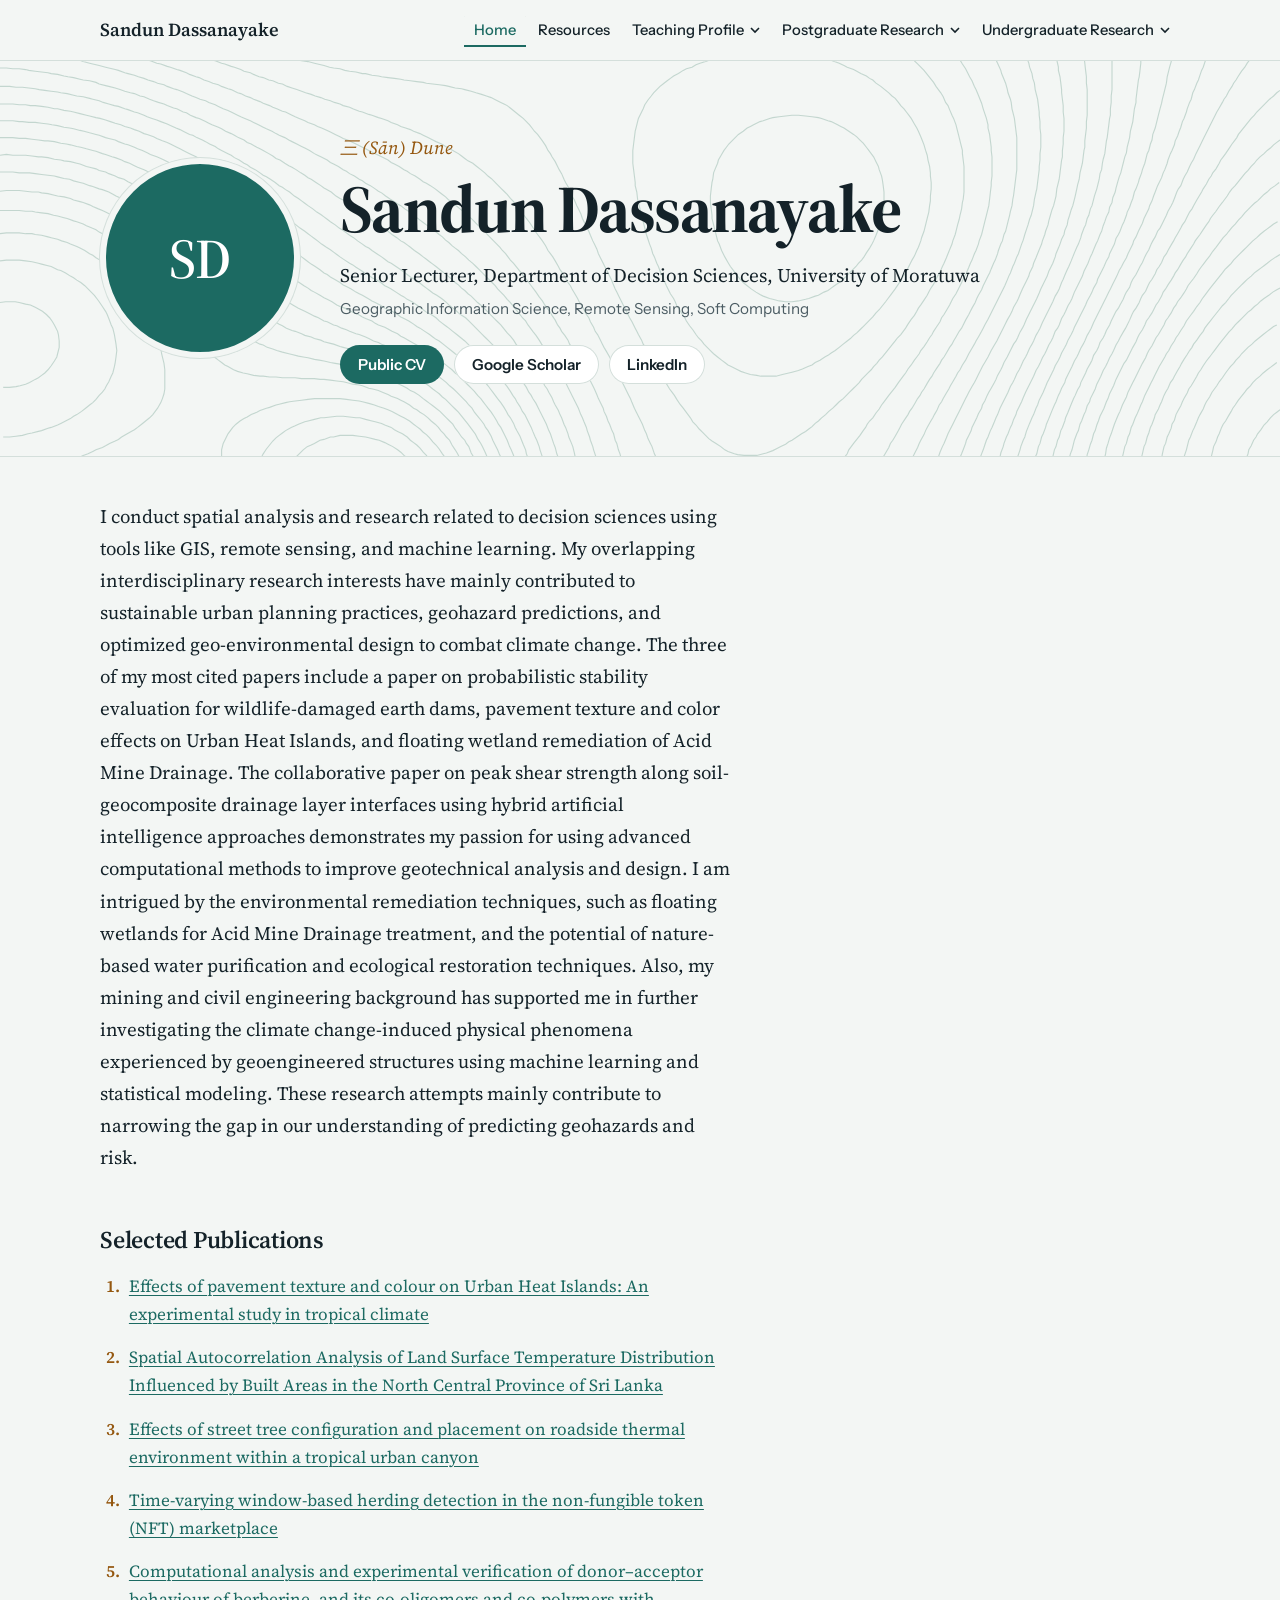
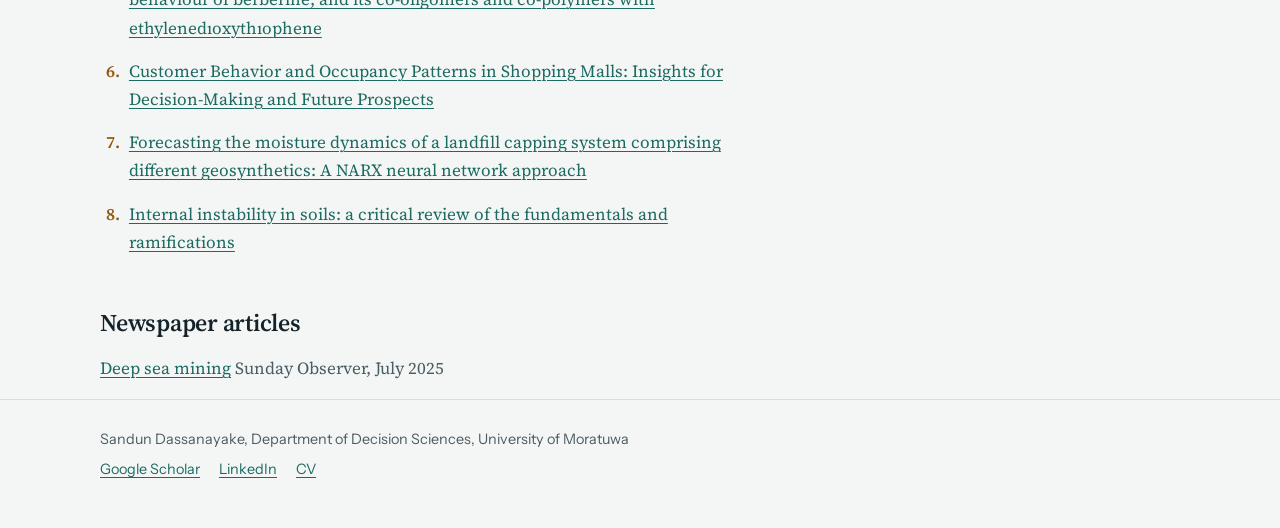
==== index.html @ ea4696dc "Add files via upload" ====
<!DOCTYPE html>
<html lang="en">
<head>
<meta charset="utf-8">
<meta name="viewport" content="width=device-width, initial-scale=1, viewport-fit=cover">
<title>Sandun Dassanayake</title>
<meta name="description" content="I conduct spatial analysis and research related to decision sciences using tools like GIS, remote sensing, and machine learning.">
<meta name="author" content="Sandun Dassanayake">
<meta property="og:title" content="Sandun Dassanayake">
<meta property="og:description" content="I conduct spatial analysis and research related to decision sciences using tools like GIS, remote sensing, and machine learning.">
<meta property="og:type" content="website">
<meta name="theme-color" content="#1c6a62">
<link rel="icon" href="assets/favicon.svg" type="image/svg+xml">
<link rel="preconnect" href="https://fonts.googleapis.com">
<link rel="preconnect" href="https://fonts.gstatic.com" crossorigin>
<link rel="stylesheet" href="https://fonts.googleapis.com/css2?family=Instrument+Sans:wght@400;500;600&family=Source+Serif+4:ital,opsz,wght@0,8..60,400;0,8..60,600;0,8..60,700;1,8..60,400&display=swap">
<link rel="stylesheet" href="assets/style.css">
<style>.contours{-webkit-mask-image:url(assets/contours.svg);mask-image:url(assets/contours.svg)}</style>
</head>
<body>
<a class="skip" href="#main">Skip to content</a>
<div class="topbar">
  <div class="wrap topbar-inner">
    <a class="brand" href="">Sandun Dassanayake</a>
    <button type="button" class="menu-btn" aria-expanded="false" aria-controls="site-nav">Menu</button>
    <nav id="site-nav" aria-label="Main">
      <ul class="nav">
        <li><a href="" aria-current="page">Home</a></li>
        <li><a href="resources/">Resources</a></li>
        <li class="group"><button type="button" class="group-btn" aria-expanded="false" aria-controls="sub2">Teaching Profile<svg aria-hidden="true" width="10" height="10" viewBox="0 0 10 10"><path d="M1 3l4 4 4-4" fill="none" stroke="currentColor" stroke-width="1.6"/></svg></button><ul class="sub" id="sub2"><li><a href="teaching-profile/university-of-moratuwa/">University of Moratuwa</a></li><li><a href="teaching-profile/cilt-course-page/">CILT Course Page</a></li></ul></li>
        <li class="group"><button type="button" class="group-btn" aria-expanded="false" aria-controls="sub3">Postgraduate Research<svg aria-hidden="true" width="10" height="10" viewBox="0 0 10 10"><path d="M1 3l4 4 4-4" fill="none" stroke="currentColor" stroke-width="1.6"/></svg></button><ul class="sub" id="sub3"><li><a href="postgraduate-research/scientific-writing/">Scientific Writing</a></li></ul></li>
        <li class="group"><button type="button" class="group-btn" aria-expanded="false" aria-controls="sub4">Undergraduate Research<svg aria-hidden="true" width="10" height="10" viewBox="0 0 10 10"><path d="M1 3l4 4 4-4" fill="none" stroke="currentColor" stroke-width="1.6"/></svg></button><ul class="sub" id="sub4"><li><a href="undergraduate-research/climate-and-sustainability-theme/">Climate and Sustainability Theme</a></li></ul></li>
      </ul>
    </nav>
  </div>
</div>
<header class="hero">
  <div class="contours" aria-hidden="true"></div>
  <div class="wrap hero-inner">
    <div class="portrait">
      <img src="assets/img/profile.jpg" alt="Sandun Dassanayake" width="200" height="200" onerror="this.remove()">
      <span aria-hidden="true">SD</span>
    </div>
    <div class="hero-text">
      <p class="pun" lang="zh-Latn">三 (Sān) Dune</p>
      <h1>Sandun Dassanayake</h1>
      <p class="role">Senior Lecturer, Department of Decision Sciences, University of Moratuwa</p>
      <p class="fields">Geographic Information Science, Remote Sensing, Soft Computing</p>
      <p class="links">
        <a class="btn" href="https://lms.uom.lk/mis_staff_attach/37870_CV.pdf">Public CV</a>
        <a class="btn ghost" href="https://scholar.google.com/citations?user=wcQt4V0AAAAJ&amp;hl=en">Google Scholar</a>
        <a class="btn ghost" href="https://www.linkedin.com/in/sandun-dassanayake/">LinkedIn</a>
      </p>
    </div>
  </div>
</header>
<main id="main" class="wrap">

<section class="prose lead-block">
  <p class="lead">I conduct spatial analysis and research related to decision sciences using tools like GIS, remote sensing, and machine learning. My overlapping interdisciplinary research interests have mainly contributed to sustainable urban planning practices, geohazard predictions, and optimized geo-environmental design to combat climate change. The three of my most cited papers include a paper on probabilistic stability evaluation for wildlife-damaged earth dams, pavement texture and color effects on Urban Heat Islands, and floating wetland remediation of Acid Mine Drainage. The collaborative paper on peak shear strength along soil-geocomposite drainage layer interfaces using hybrid artificial intelligence approaches demonstrates my passion for using advanced computational methods to improve geotechnical analysis and design. I am intrigued by the environmental remediation techniques, such as floating wetlands for Acid Mine Drainage treatment, and the potential of nature-based water purification and ecological restoration techniques. Also, my mining and civil engineering background has supported me in further investigating the climate change-induced physical phenomena experienced by geoengineered structures using machine learning and statistical modeling. These research attempts mainly contribute to narrowing the gap in our understanding of predicting geohazards and risk.</p>
</section>

<section class="prose" id="selected-publications">
  <h2>Selected Publications</h2>
  <ol class="pubs">
    <li><a href="https://doi.org/10.1016/j.uclim.2021.101024">Effects of pavement texture and colour on Urban Heat Islands: An experimental study in tropical climate</a></li><li><a href="https://ieeexplore.ieee.org/abstract/document/10688622">Spatial Autocorrelation Analysis of Land Surface Temperature Distribution Influenced by Built Areas in the North Central Province of Sri Lanka</a></li><li><a href="https://link.springer.com/article/10.1007/s00484-024-02653-1">Effects of street tree configuration and placement on roadside thermal environment within a tropical urban canyon</a></li><li><a href="https://www.emerald.com/insight/content/doi/10.1108/cfri-05-2023-0118/full/html">Time-varying window-based herding detection in the non-fungible token (NFT) marketplace</a></li><li><a href="https://www.nature.com/articles/s41598-023-47541-7">Computational analysis and experimental verification of donor–acceptor behaviour of berberine, and its co-oligomers and co-polymers with ethylenedıoxythıophene</a></li><li><a href="https://ieeexplore.ieee.org/abstract/document/10355495">Customer Behavior and Occupancy Patterns in Shopping Malls: Insights for Decision-Making and Future Prospects</a></li><li><a href="https://wrap.warwick.ac.uk/id/eprint/169137/1/WRAP-Forecasting-the-moisture-dynamics-of-a-landfill-capping-system-comprising-different-geosynthetics-a-NARX-neural-network-approach-Fowmes-2022.pdf">Forecasting the moisture dynamics of a landfill capping system comprising different geosynthetics: A NARX neural network approach</a></li><li><a href="https://wrap.warwick.ac.uk/id/eprint/158986/1/WRAP-internal-instability-in-soils-review-Fowmes-2021.pdf">Internal instability in soils: a critical review of the fundamentals and ramifications</a></li>
  </ol>
</section>

<section class="prose">
  <h2>Newspaper articles</h2>
  <p><a href="https://www.sundayobserver.lk/2025/07/13/education/56898/deep-sea-mining-financial-risks-could-derail-a-billion-dollar-industry/">Deep sea mining</a> <span class="muted">Sunday Observer, July 2025</span></p>
</section>


</main>
<footer class="site-foot">
  <div class="wrap">
    <p>Sandun Dassanayake, Department of Decision Sciences, University of Moratuwa</p>
    <p><a href="https://scholar.google.com/citations?user=wcQt4V0AAAAJ&amp;hl=en">Google Scholar</a> <a href="https://www.linkedin.com/in/sandun-dassanayake/">LinkedIn</a> <a href="https://lms.uom.lk/mis_staff_attach/37870_CV.pdf">CV</a></p>
  </div>
</footer>
<script src="assets/site.js"></script>
</body>
</html>
---- assets/style.css ----
/* ---------- Tokens ---------- */
:root {
  --paper: #f3f6f4;
  --surface: #ffffff;
  --ink: #142229;
  --soft: #4b5c63;
  --teal: #1c6a62;
  --teal-ink: #ffffff;
  --contour: #c3d6cf;
  --ochre: #94570f;
  --rule: #d4dfdb;
  --serif: "Source Serif 4", Georgia, "Times New Roman", serif;
  --sans: "Instrument Sans", system-ui, -apple-system, "Segoe UI", Roboto, sans-serif;
  color-scheme: light;
}
@media (prefers-color-scheme: dark) {
  :root {
    --paper: #0e171b;
    --surface: #142127;
    --ink: #e3ece8;
    --soft: #a1b3ae;
    --teal: #74c5b8;
    --teal-ink: #0e171b;
    --contour: #1f363b;
    --ochre: #e3a964;
    --rule: #24373d;
    color-scheme: dark;
  }
}

/* ---------- Base ---------- */
* { box-sizing: border-box; }
html { -webkit-text-size-adjust: 100%; scroll-padding-top: 72px; }
body {
  margin: 0;
  background: var(--paper);
  color: var(--ink);
  font: 400 1.0625rem/1.65 var(--serif);
  padding-bottom: env(safe-area-inset-bottom, 0px);
}
img { max-width: 100%; height: auto; }
a { color: var(--teal); text-underline-offset: 0.18em; text-decoration-thickness: 1px; }
a:hover { text-decoration-thickness: 2px; }
:focus-visible { outline: 3px solid var(--ochre); outline-offset: 3px; border-radius: 2px; }
.wrap { max-width: 1120px; margin: 0 auto; padding: 0 max(20px, env(safe-area-inset-left, 0px)) 0 max(20px, env(safe-area-inset-right, 0px)); }
.skip { position: absolute; left: -999px; top: 8px; background: var(--surface); padding: 8px 12px; z-index: 50; }
.skip:focus { left: 12px; }
.muted { color: var(--soft); }
.small { font-size: 0.9rem; }

h1, h2, h3 { font-family: var(--serif); line-height: 1.2; letter-spacing: -0.01em; }
h2 { font-size: 1.5rem; font-weight: 600; margin: 2.2em 0 0.6em; }

/* ---------- Top bar ---------- */
.topbar {
  position: sticky; top: 0; z-index: 20;
  background: color-mix(in srgb, var(--paper) 88%, transparent);
  backdrop-filter: saturate(1.2) blur(10px);
  -webkit-backdrop-filter: saturate(1.2) blur(10px);
  border-bottom: 1px solid var(--rule);
  padding-top: env(safe-area-inset-top, 0px);
  font-family: var(--sans);
}
.topbar-inner { display: flex; align-items: center; justify-content: space-between; gap: 16px; min-height: 60px; }
.brand { font-family: var(--serif); font-weight: 600; font-size: 1.15rem; color: var(--ink); text-decoration: none; white-space: nowrap; }
.nav { list-style: none; margin: 0; padding: 0; display: flex; gap: 2px; align-items: center; }
.nav > li { position: relative; }
.nav a, .group-btn {
  display: inline-flex; align-items: center; gap: 6px;
  font: 500 0.92rem/1 var(--sans); color: var(--ink);
  text-decoration: none; padding: 10px 10px; border-radius: 6px; white-space: nowrap;
  background: none; border: 0; cursor: pointer;
}
.nav a:hover, .group-btn:hover { background: color-mix(in srgb, var(--teal) 10%, transparent); }
.nav a[aria-current="page"], .group.is-active > .group-btn { color: var(--teal); box-shadow: inset 0 -2px 0 var(--teal); border-radius: 6px 6px 0 0; }
.group-btn svg { transition: transform .15s; }
.group-btn[aria-expanded="true"] svg { transform: rotate(180deg); }
.sub {
  list-style: none; margin: 0; padding: 6px;
  position: absolute; top: calc(100% + 6px); left: 0; min-width: 260px;
  background: var(--surface); border: 1px solid var(--rule); border-radius: 10px;
  box-shadow: 0 12px 28px -12px rgba(10, 30, 35, .35);
  display: none;
}
.group-btn[aria-expanded="true"] + .sub { display: block; }
.sub a { display: block; padding: 10px 12px; line-height: 1.3; }
.sub a[aria-current="page"] { box-shadow: none; background: color-mix(in srgb, var(--teal) 12%, transparent); border-radius: 6px; }
.menu-btn { display: none; font: 600 0.95rem var(--sans); color: var(--ink); background: none; border: 1px solid var(--rule); border-radius: 999px; padding: 8px 16px; cursor: pointer; }

@media (max-width: 1080px) {
  .menu-btn { display: inline-block; }
  #site-nav { display: none; position: absolute; left: 0; right: 0; top: 100%; background: var(--surface); border-bottom: 1px solid var(--rule); max-height: calc(100vh - 60px); overflow-y: auto; }
  #site-nav.open { display: block; }
  .nav { flex-direction: column; align-items: stretch; padding: 8px 16px 16px; gap: 0; }
  .nav a, .group-btn { width: 100%; padding: 14px 8px; font-size: 1rem; justify-content: space-between; }
  .nav a[aria-current="page"], .group.is-active > .group-btn { box-shadow: inset 3px 0 0 var(--teal); border-radius: 0; }
  .group-btn svg { display: none; }
  .group-btn { color: var(--soft); cursor: default; padding-bottom: 4px; font-size: 0.85rem; }
  .group-btn:hover { background: none; }
  .sub { display: block; position: static; box-shadow: none; border: 0; padding: 0 0 6px 12px; min-width: 0; background: none; }
}

/* ---------- Contour band (signature element) ---------- */
.contours {
  position: absolute; inset: 0;
  background: var(--contour);
  -webkit-mask-size: cover; mask-size: cover;
  -webkit-mask-position: center; mask-position: center;
  -webkit-mask-repeat: no-repeat; mask-repeat: no-repeat;
  pointer-events: none;
}
.hero, .page-head { position: relative; overflow: hidden; border-bottom: 1px solid var(--rule); }
.hero > .wrap, .page-head > .wrap { position: relative; }

.hero-inner { display: grid; grid-template-columns: auto 1fr; gap: 40px; align-items: center; padding-top: 72px; padding-bottom: 72px; }
.portrait {
  width: 200px; height: 200px; border-radius: 50%;
  background: var(--teal); color: var(--teal-ink);
  display: grid; place-items: center; overflow: hidden;
  border: 6px solid var(--paper); box-shadow: 0 0 0 1px var(--rule);
  font: 600 3.5rem var(--serif);
}
.portrait img { grid-area: 1 / 1; width: 100%; height: 100%; object-fit: cover; }
.portrait span { grid-area: 1 / 1; }
.portrait img + span { display: none; }
.pun { margin: 0 0 6px; font-style: italic; color: var(--ochre); font-size: 1.15rem; }
.hero h1 { font-size: clamp(2.4rem, 6vw, 4.2rem); font-weight: 700; margin: 0; letter-spacing: -0.025em; }
.role { font-size: 1.2rem; margin: 10px 0 4px; }
.fields { margin: 0; color: var(--soft); font-family: var(--sans); font-size: 0.95rem; }
.links { display: flex; flex-wrap: wrap; gap: 10px; margin: 24px 0 0; }
.btn {
  font: 600 0.95rem var(--sans); text-decoration: none;
  background: var(--teal); color: var(--teal-ink);
  padding: 10px 18px; border-radius: 999px;
}
.btn.ghost { background: var(--surface); color: var(--ink); box-shadow: inset 0 0 0 1px var(--rule); }
.btn:hover { text-decoration: none; filter: brightness(1.06); }

.page-head .wrap { padding-top: 56px; padding-bottom: 40px; }
.page-head h1 { font-size: clamp(2rem, 5vw, 3rem); margin: 0; max-width: 24ch; }

@media (max-width: 700px) {
  .hero-inner { grid-template-columns: 1fr; gap: 24px; padding-top: 40px; padding-bottom: 48px; }
  .portrait { width: 132px; height: 132px; font-size: 2.4rem; }
}

/* ---------- Content ---------- */
main { padding-top: 24px; padding-bottom: 72px; }
.prose { max-width: 70ch; }
.lead { font-size: 1.18rem; line-height: 1.7; }
.lead-block { padding-top: 24px; }
.pubs { padding-left: 1.4em; }
.pubs li { margin: 0 0 0.9em; padding-left: 0.3em; }
.pubs li::marker { color: var(--ochre); font-weight: 600; }
.linklist li, .prompts li { margin-bottom: 0.6em; }
.prompts q { quotes: none; font-style: italic; }

.toc { display: flex; flex-wrap: wrap; gap: 8px; margin: 24px 0; font-family: var(--sans); font-size: 0.92rem; }
.toc a { text-decoration: none; padding: 6px 12px; border: 1px solid var(--rule); border-radius: 999px; color: var(--ink); background: var(--surface); }
.toc a:hover { border-color: var(--teal); }

.video { position: relative; aspect-ratio: 16 / 9; margin: 20px 0 8px; border-radius: 10px; overflow: hidden; background: #000; }
.video iframe { position: absolute; inset: 0; width: 100%; height: 100%; border: 0; }

.toc-list { columns: 2 260px; column-gap: 32px; padding-left: 1.4em; font-size: 0.98rem; }
.toc-list li { break-inside: avoid; margin-bottom: 4px; }
.linksets { border-top: 1px solid var(--rule); margin-top: 24px; }
.linkset { border-bottom: 1px solid var(--rule); }
.linkset summary { cursor: pointer; padding: 14px 4px; font-weight: 600; display: flex; gap: 12px; align-items: baseline; list-style: none; }
.linkset summary::-webkit-details-marker { display: none; }
.linkset summary .n { color: var(--ochre); font-family: var(--sans); font-size: 0.85rem; min-width: 1.6em; }
.linkset summary .count { margin-left: auto; color: var(--soft); font: 400 0.85rem var(--sans); }
.linkset[open] summary { color: var(--teal); }
.linkset ul { margin: 0 0 18px; padding-left: 2.6em; font-size: 0.97rem; }
.linkset li { margin-bottom: 4px; overflow-wrap: anywhere; }

.wide { margin-top: 8px; }
.cards { display: grid; grid-template-columns: repeat(auto-fill, minmax(260px, 1fr)); gap: 24px; margin-top: 20px; }
.card { display: flex; flex-direction: column; gap: 12px; text-decoration: none; color: var(--ink); }
.card img { width: 100%; aspect-ratio: 4 / 3; object-fit: contain; background: var(--surface); border: 1px solid var(--rule); border-radius: 8px; padding: 10px; }
.card span { font-weight: 600; line-height: 1.35; }
.card:hover span { color: var(--teal); text-decoration: underline; text-underline-offset: 0.18em; }

/* ---------- Footer ---------- */
.site-foot { border-top: 1px solid var(--rule); font-family: var(--sans); font-size: 0.9rem; color: var(--soft); padding: 28px 0 40px; }
.site-foot p { margin: 0 0 6px; }
.site-foot a { margin-right: 16px; }

@media (prefers-reduced-motion: reduce) { * { transition: none !important; } }
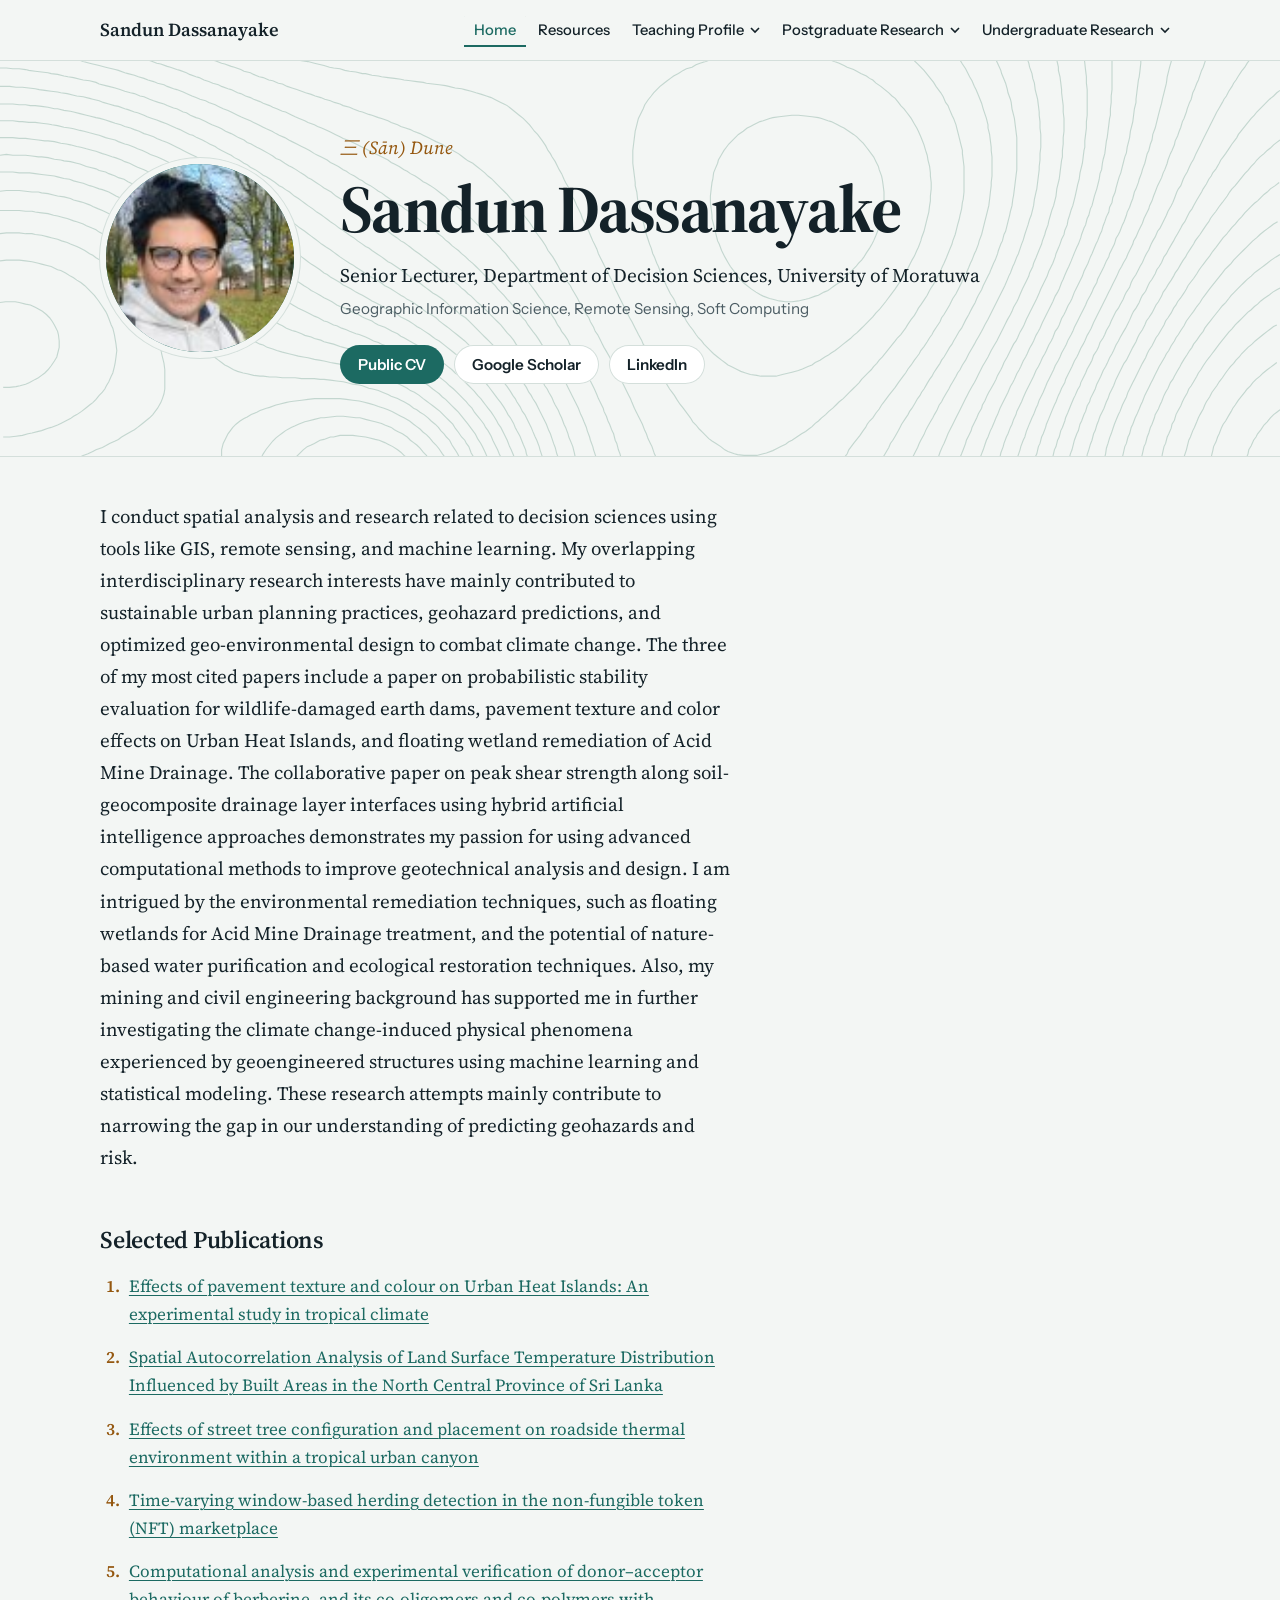
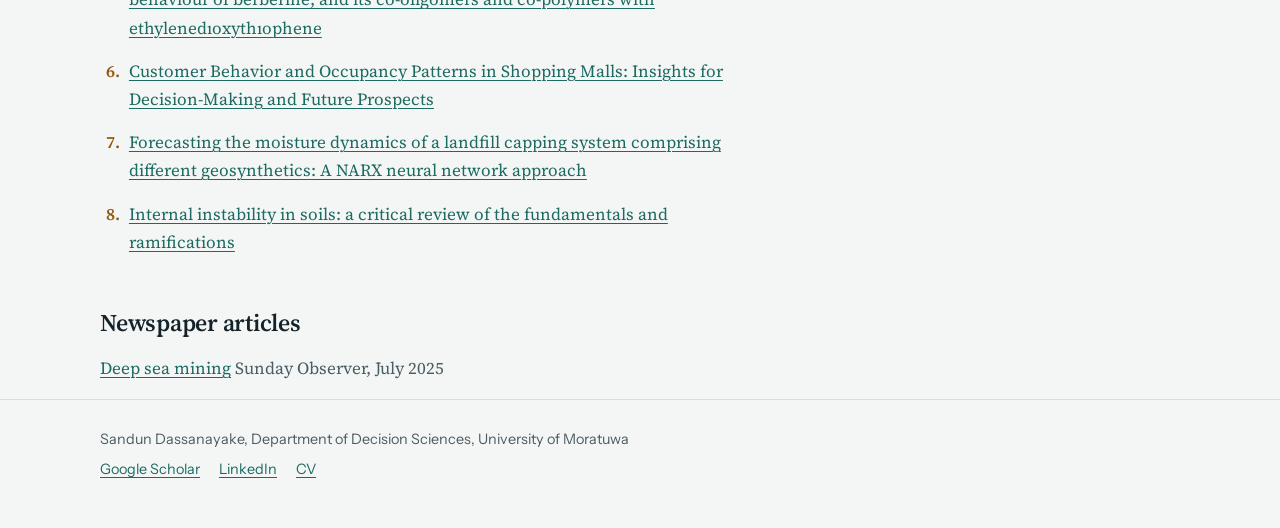
==== commit 24d53d5c: "Update Postgraduate Research menu items" ====
--- a/index.html
+++ b/index.html
@@ -28,7 +28,7 @@
         <li><a href="" aria-current="page">Home</a></li>
         <li><a href="resources/">Resources</a></li>
         <li class="group"><button type="button" class="group-btn" aria-expanded="false" aria-controls="sub2">Teaching Profile<svg aria-hidden="true" width="10" height="10" viewBox="0 0 10 10"><path d="M1 3l4 4 4-4" fill="none" stroke="currentColor" stroke-width="1.6"/></svg></button><ul class="sub" id="sub2"><li><a href="teaching-profile/university-of-moratuwa/">University of Moratuwa</a></li><li><a href="teaching-profile/cilt-course-page/">CILT Course Page</a></li></ul></li>
-        <li class="group"><button type="button" class="group-btn" aria-expanded="false" aria-controls="sub3">Postgraduate Research<svg aria-hidden="true" width="10" height="10" viewBox="0 0 10 10"><path d="M1 3l4 4 4-4" fill="none" stroke="currentColor" stroke-width="1.6"/></svg></button><ul class="sub" id="sub3"><li><a href="postgraduate-research/scientific-writing/">Scientific Writing</a></li></ul></li>
+        <li class="group"><button type="button" class="group-btn" aria-expanded="false" aria-controls="sub3">Postgraduate Research<svg aria-hidden="true" width="10" height="10" viewBox="0 0 10 10"><path d="M1 3l4 4 4-4" fill="none" stroke="currentColor" stroke-width="1.6"/></svg></button><ul class="sub" id="sub3"><li><a href="postgraduate-research/research-supervision/">Research Supervision</a></li><li><a href="postgraduate-research/scientific-writing/">Scientific Writing</a></li></ul></li>
         <li class="group"><button type="button" class="group-btn" aria-expanded="false" aria-controls="sub4">Undergraduate Research<svg aria-hidden="true" width="10" height="10" viewBox="0 0 10 10"><path d="M1 3l4 4 4-4" fill="none" stroke="currentColor" stroke-width="1.6"/></svg></button><ul class="sub" id="sub4"><li><a href="undergraduate-research/climate-and-sustainability-theme/">Climate and Sustainability Theme</a></li></ul></li>
       </ul>
     </nav>
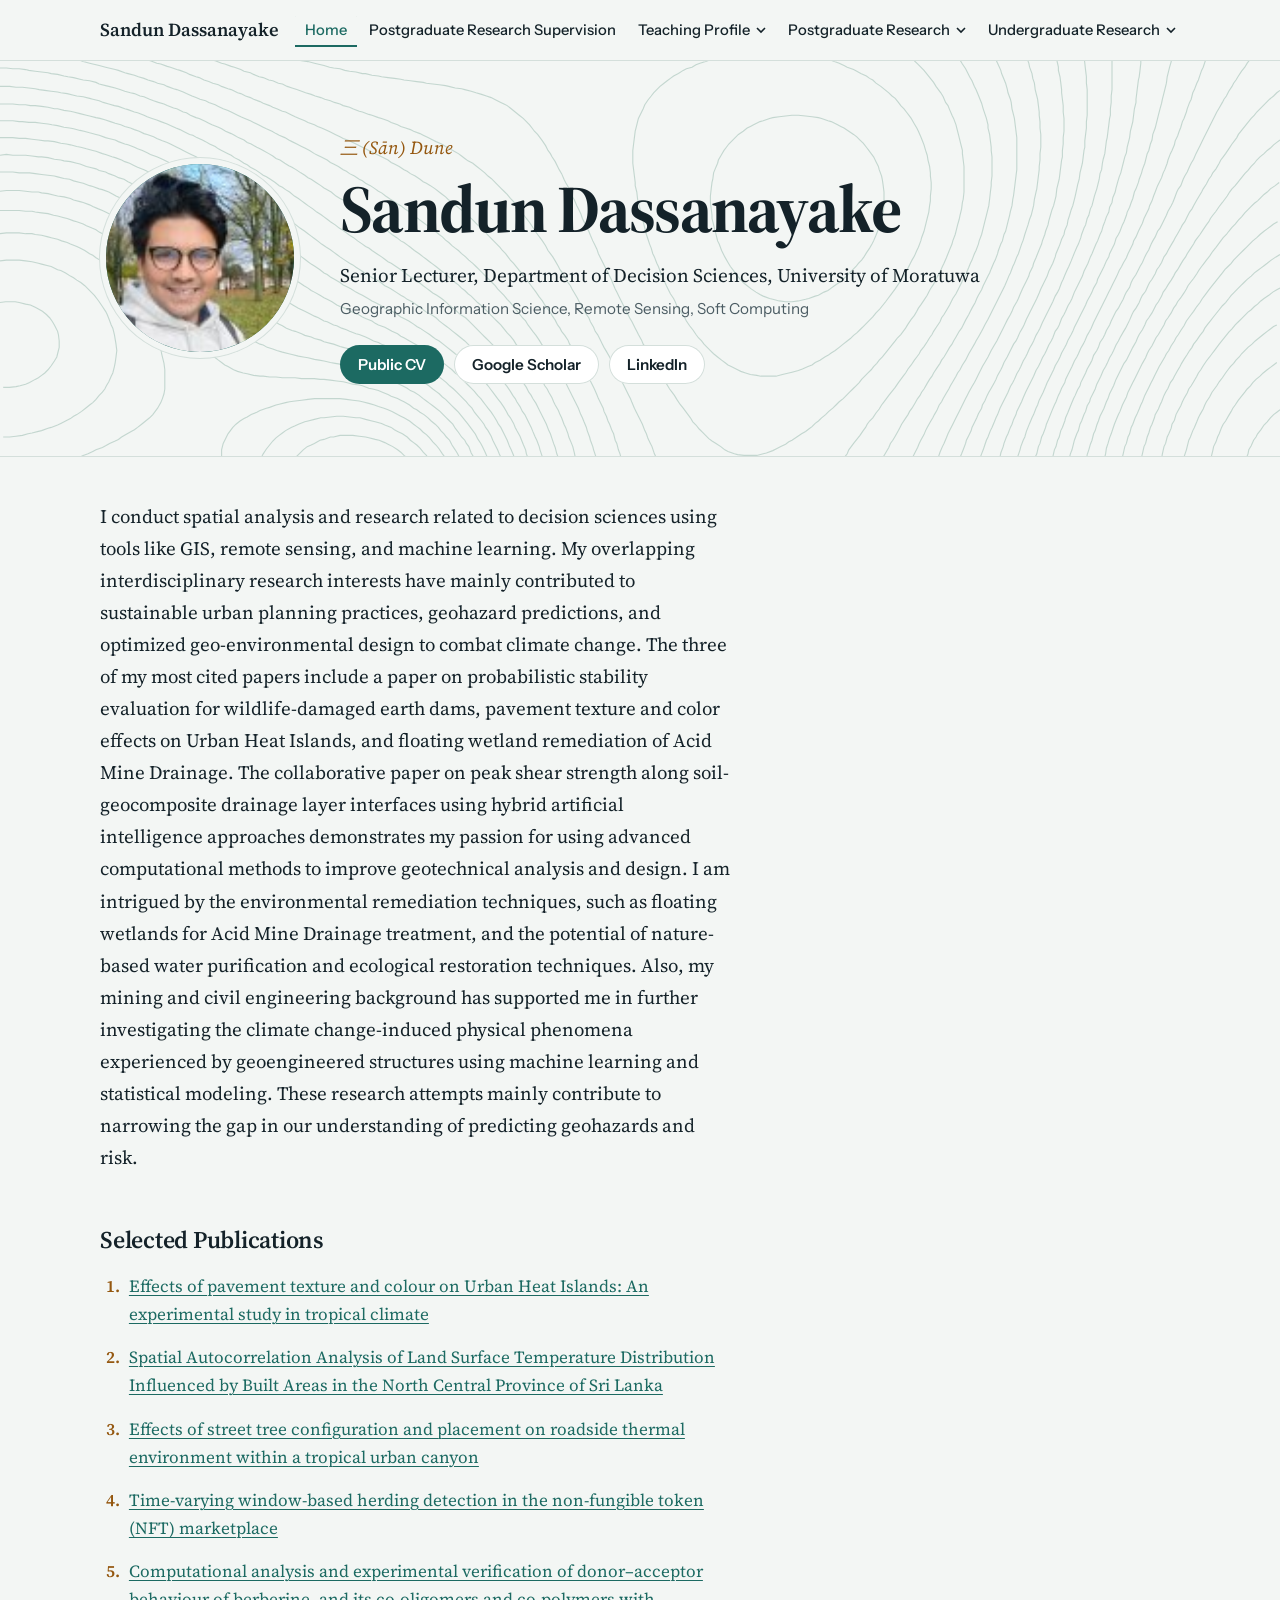
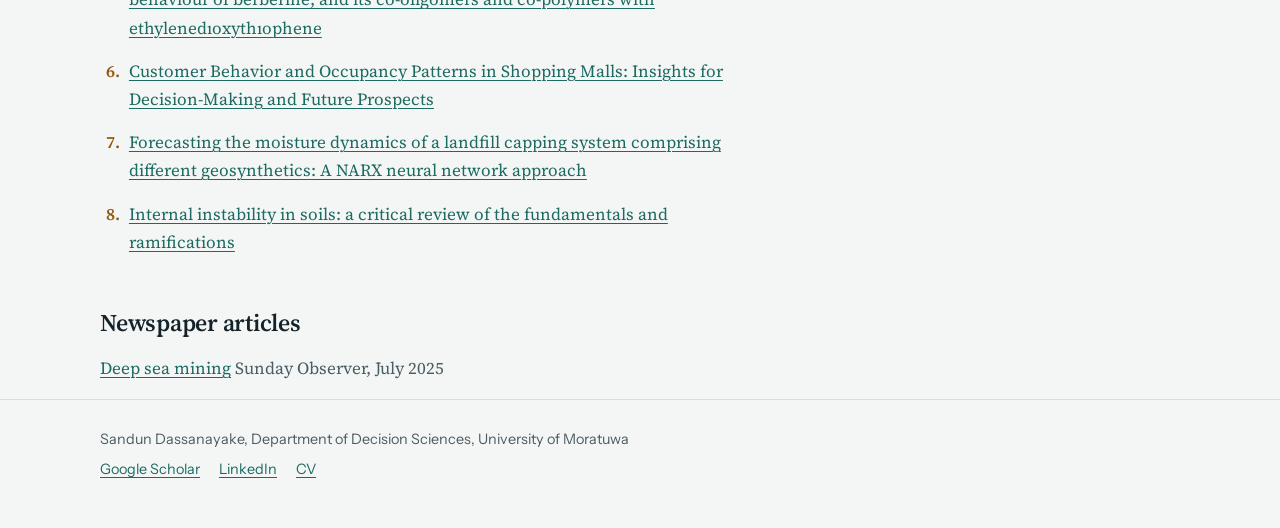
==== commit b413b04f: "Update index.html" ====
--- a/index.html
+++ b/index.html
@@ -26,7 +26,7 @@
     <nav id="site-nav" aria-label="Main">
       <ul class="nav">
         <li><a href="" aria-current="page">Home</a></li>
-        <li><a href="resources/">Resources</a></li>
+        <li><a href="resources/">Postgraduate Research Supervision</a></li>
         <li class="group"><button type="button" class="group-btn" aria-expanded="false" aria-controls="sub2">Teaching Profile<svg aria-hidden="true" width="10" height="10" viewBox="0 0 10 10"><path d="M1 3l4 4 4-4" fill="none" stroke="currentColor" stroke-width="1.6"/></svg></button><ul class="sub" id="sub2"><li><a href="teaching-profile/university-of-moratuwa/">University of Moratuwa</a></li><li><a href="teaching-profile/cilt-course-page/">CILT Course Page</a></li></ul></li>
         <li class="group"><button type="button" class="group-btn" aria-expanded="false" aria-controls="sub3">Postgraduate Research<svg aria-hidden="true" width="10" height="10" viewBox="0 0 10 10"><path d="M1 3l4 4 4-4" fill="none" stroke="currentColor" stroke-width="1.6"/></svg></button><ul class="sub" id="sub3"><li><a href="postgraduate-research/research-supervision/">Research Supervision</a></li><li><a href="postgraduate-research/scientific-writing/">Scientific Writing</a></li></ul></li>
         <li class="group"><button type="button" class="group-btn" aria-expanded="false" aria-controls="sub4">Undergraduate Research<svg aria-hidden="true" width="10" height="10" viewBox="0 0 10 10"><path d="M1 3l4 4 4-4" fill="none" stroke="currentColor" stroke-width="1.6"/></svg></button><ul class="sub" id="sub4"><li><a href="undergraduate-research/climate-and-sustainability-theme/">Climate and Sustainability Theme</a></li></ul></li>
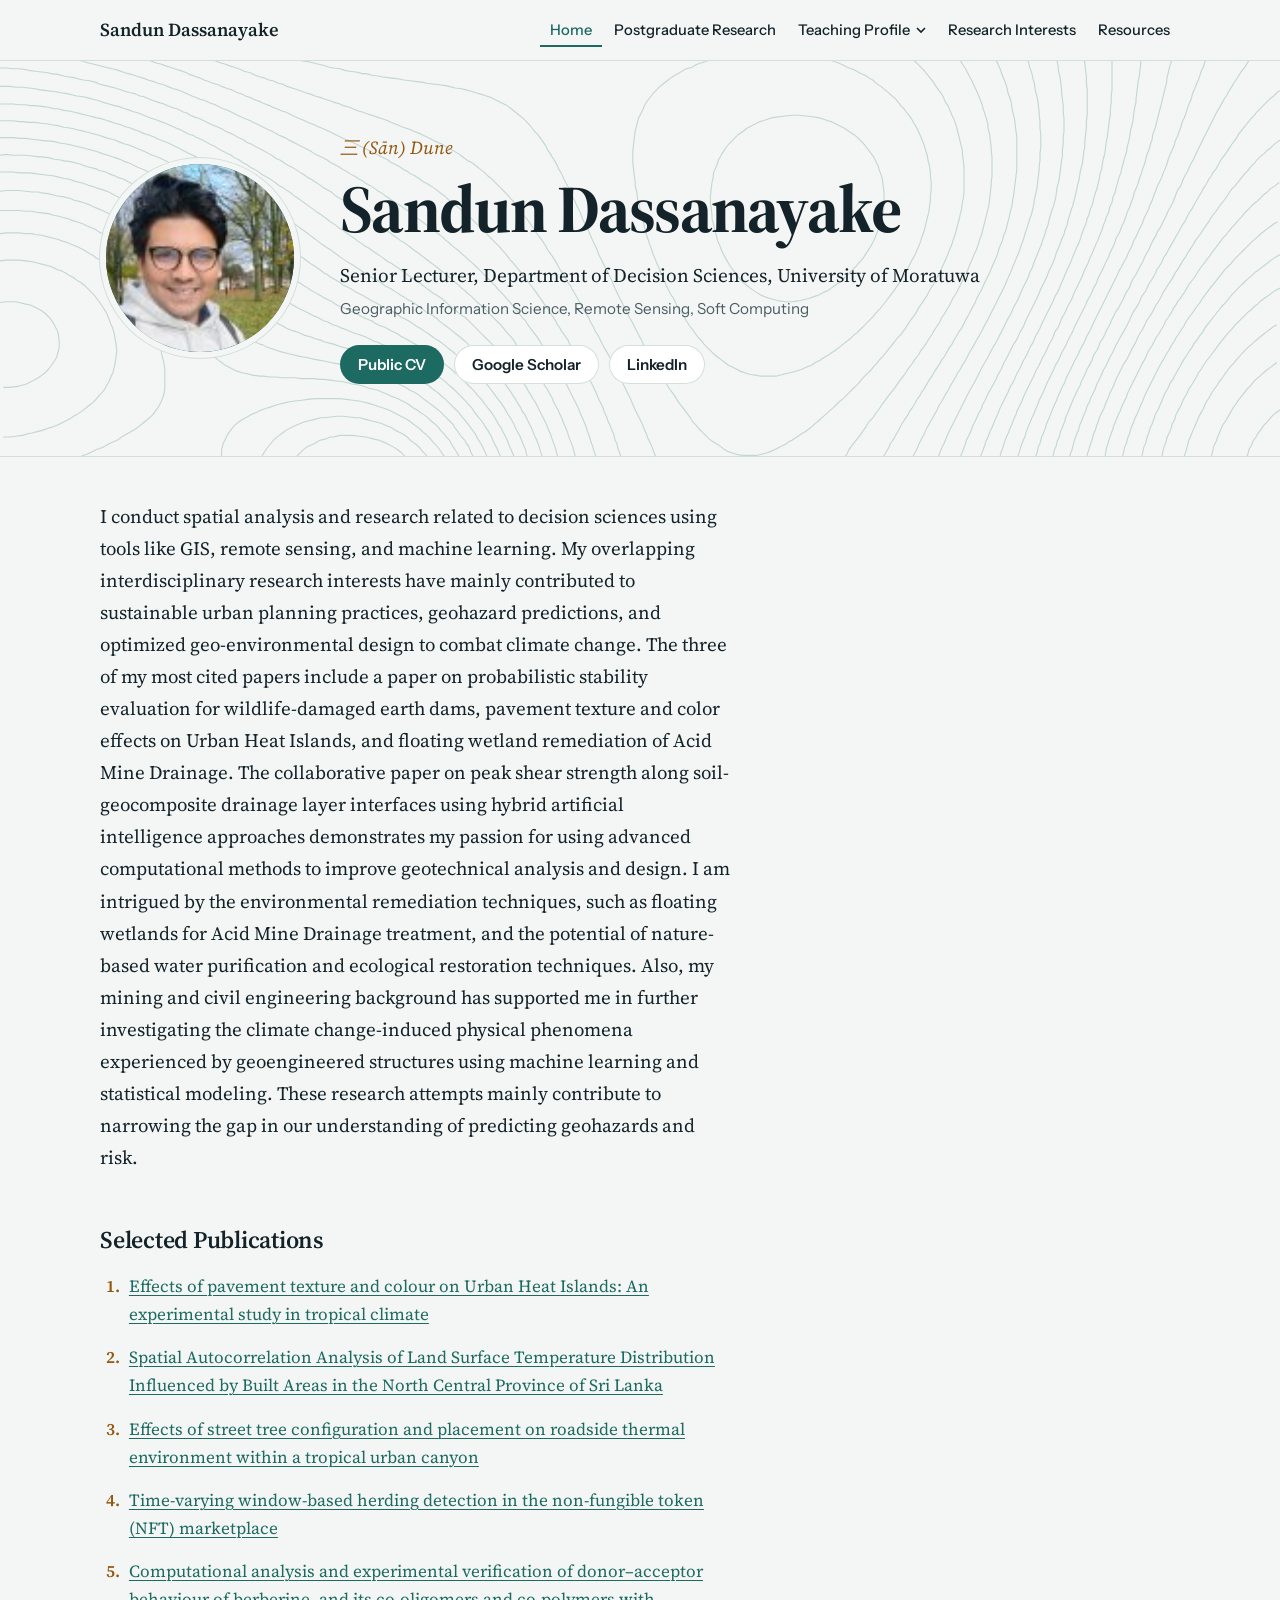
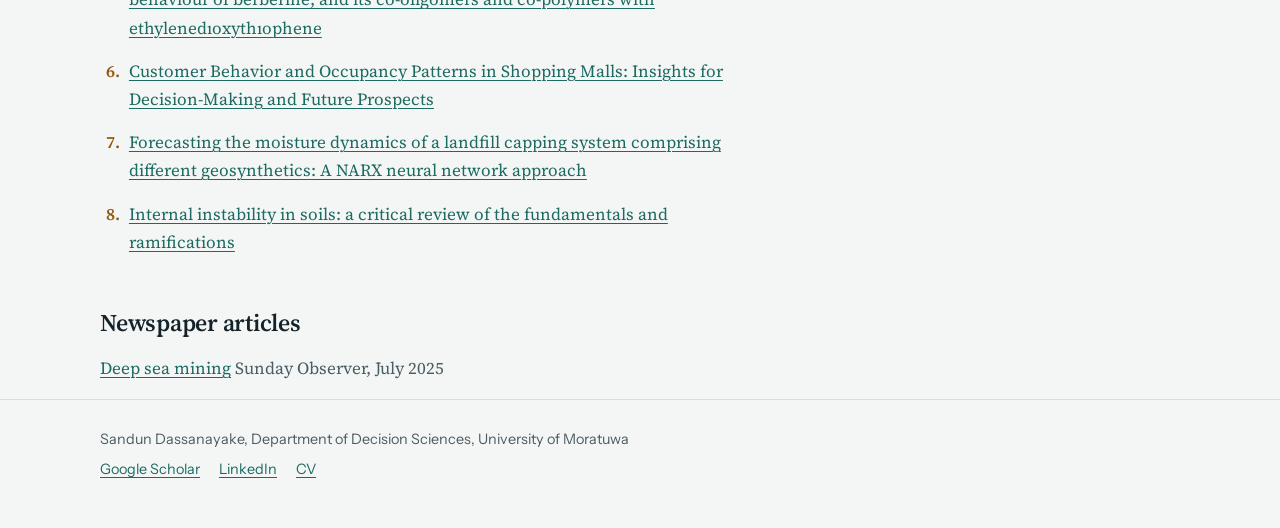
==== commit 27146480: "Add files via upload" ====
--- a/index.html
+++ b/index.html
@@ -26,10 +26,10 @@
     <nav id="site-nav" aria-label="Main">
       <ul class="nav">
         <li><a href="" aria-current="page">Home</a></li>
-        <li><a href="resources/">Postgraduate Research Supervision</a></li>
-        <li class="group"><button type="button" class="group-btn" aria-expanded="false" aria-controls="sub2">Teaching Profile<svg aria-hidden="true" width="10" height="10" viewBox="0 0 10 10"><path d="M1 3l4 4 4-4" fill="none" stroke="currentColor" stroke-width="1.6"/></svg></button><ul class="sub" id="sub2"><li><a href="teaching-profile/university-of-moratuwa/">University of Moratuwa</a></li><li><a href="teaching-profile/cilt-course-page/">CILT Course Page</a></li></ul></li>
-        <li class="group"><button type="button" class="group-btn" aria-expanded="false" aria-controls="sub3">Postgraduate Research<svg aria-hidden="true" width="10" height="10" viewBox="0 0 10 10"><path d="M1 3l4 4 4-4" fill="none" stroke="currentColor" stroke-width="1.6"/></svg></button><ul class="sub" id="sub3"><li><a href="postgraduate-research/research-supervision/">Research Supervision</a></li><li><a href="postgraduate-research/scientific-writing/">Scientific Writing</a></li></ul></li>
-        <li class="group"><button type="button" class="group-btn" aria-expanded="false" aria-controls="sub4">Undergraduate Research<svg aria-hidden="true" width="10" height="10" viewBox="0 0 10 10"><path d="M1 3l4 4 4-4" fill="none" stroke="currentColor" stroke-width="1.6"/></svg></button><ul class="sub" id="sub4"><li><a href="undergraduate-research/climate-and-sustainability-theme/">Climate and Sustainability Theme</a></li></ul></li>
+        <li><a href="postgraduate-research/">Postgraduate Research</a></li>
+        <li class="group"><button type="button" class="group-btn" aria-expanded="false" aria-controls="sub2">Teaching Profile<svg aria-hidden="true" width="10" height="10" viewBox="0 0 10 10"><path d="M1 3l4 4 4-4" fill="none" stroke="currentColor" stroke-width="1.6"/></svg></button><ul class="sub" id="sub2"><li><a href="teaching-profile/undergraduate/">Undergraduate Teaching</a></li><li><a href="teaching-profile/postgraduate/">Postgraduate Teaching</a></li></ul></li>
+        <li><a href="research-interests/">Research Interests</a></li>
+        <li><a href="resources/">Resources</a></li>
       </ul>
     </nav>
   </div>
@@ -59,20 +59,16 @@
 <section class="prose lead-block">
   <p class="lead">I conduct spatial analysis and research related to decision sciences using tools like GIS, remote sensing, and machine learning. My overlapping interdisciplinary research interests have mainly contributed to sustainable urban planning practices, geohazard predictions, and optimized geo-environmental design to combat climate change. The three of my most cited papers include a paper on probabilistic stability evaluation for wildlife-damaged earth dams, pavement texture and color effects on Urban Heat Islands, and floating wetland remediation of Acid Mine Drainage. The collaborative paper on peak shear strength along soil-geocomposite drainage layer interfaces using hybrid artificial intelligence approaches demonstrates my passion for using advanced computational methods to improve geotechnical analysis and design. I am intrigued by the environmental remediation techniques, such as floating wetlands for Acid Mine Drainage treatment, and the potential of nature-based water purification and ecological restoration techniques. Also, my mining and civil engineering background has supported me in further investigating the climate change-induced physical phenomena experienced by geoengineered structures using machine learning and statistical modeling. These research attempts mainly contribute to narrowing the gap in our understanding of predicting geohazards and risk.</p>
 </section>
-
 <section class="prose" id="selected-publications">
   <h2>Selected Publications</h2>
   <ol class="pubs">
     <li><a href="https://doi.org/10.1016/j.uclim.2021.101024">Effects of pavement texture and colour on Urban Heat Islands: An experimental study in tropical climate</a></li><li><a href="https://ieeexplore.ieee.org/abstract/document/10688622">Spatial Autocorrelation Analysis of Land Surface Temperature Distribution Influenced by Built Areas in the North Central Province of Sri Lanka</a></li><li><a href="https://link.springer.com/article/10.1007/s00484-024-02653-1">Effects of street tree configuration and placement on roadside thermal environment within a tropical urban canyon</a></li><li><a href="https://www.emerald.com/insight/content/doi/10.1108/cfri-05-2023-0118/full/html">Time-varying window-based herding detection in the non-fungible token (NFT) marketplace</a></li><li><a href="https://www.nature.com/articles/s41598-023-47541-7">Computational analysis and experimental verification of donor–acceptor behaviour of berberine, and its co-oligomers and co-polymers with ethylenedıoxythıophene</a></li><li><a href="https://ieeexplore.ieee.org/abstract/document/10355495">Customer Behavior and Occupancy Patterns in Shopping Malls: Insights for Decision-Making and Future Prospects</a></li><li><a href="https://wrap.warwick.ac.uk/id/eprint/169137/1/WRAP-Forecasting-the-moisture-dynamics-of-a-landfill-capping-system-comprising-different-geosynthetics-a-NARX-neural-network-approach-Fowmes-2022.pdf">Forecasting the moisture dynamics of a landfill capping system comprising different geosynthetics: A NARX neural network approach</a></li><li><a href="https://wrap.warwick.ac.uk/id/eprint/158986/1/WRAP-internal-instability-in-soils-review-Fowmes-2021.pdf">Internal instability in soils: a critical review of the fundamentals and ramifications</a></li>
   </ol>
 </section>
-
 <section class="prose">
   <h2>Newspaper articles</h2>
   <p><a href="https://www.sundayobserver.lk/2025/07/13/education/56898/deep-sea-mining-financial-risks-could-derail-a-billion-dollar-industry/">Deep sea mining</a> <span class="muted">Sunday Observer, July 2025</span></p>
 </section>
-
-
 </main>
 <footer class="site-foot">
   <div class="wrap">
--- a/assets/style.css
+++ b/assets/style.css
@@ -187,3 +187,99 @@
 .site-foot a { margin-right: 16px; }
 
 @media (prefers-reduced-motion: reduce) { * { transition: none !important; } }
+
+/* =========================================================
+   Profile feed (Postgraduate Research, Research Interests)
+   ========================================================= */
+h3 { font-size: 1.05rem; font-weight: 600; margin: 1.6em 0 0.4em; }
+.page-head .intro { margin: 12px 0 0; max-width: 60ch; color: var(--soft); font-size: 1.1rem; }
+
+.feed { max-width: 920px; }
+.feed .toc { margin-top: 8px; }
+
+/* Two parallel lines between profiles */
+hr.double {
+  border: 0; height: 7px; margin: 48px 0;
+  border-top: 1px solid var(--rule); border-bottom: 1px solid var(--rule);
+}
+
+.profile {
+  background: var(--surface);
+  border: 1px solid var(--rule);
+  border-radius: 14px;
+  overflow: hidden;
+  scroll-margin-top: 80px;
+}
+.profile .cover {
+  position: relative; height: 140px;
+  background: color-mix(in srgb, var(--teal) 16%, var(--surface));
+}
+.profile .cover .contours { background: color-mix(in srgb, var(--teal) 45%, var(--surface)); }
+.profile-head {
+  display: flex; align-items: flex-end; gap: 20px; flex-wrap: wrap;
+  padding: 0 28px; margin-top: -56px; position: relative;
+}
+.avatar {
+  width: 128px; height: 128px; border-radius: 50%;
+  border: 5px solid var(--surface);
+  background: var(--teal); color: var(--teal-ink);
+  display: grid; place-items: center; overflow: hidden; flex: none;
+  font: 600 2.4rem var(--serif);
+}
+.avatar img { grid-area: 1 / 1; width: 100%; height: 100%; object-fit: cover; }
+.avatar span { grid-area: 1 / 1; }
+.avatar img + span { display: none; }
+.who { flex: 1; min-width: 200px; padding-bottom: 6px; }
+.who h2 { margin: 0; font-size: 1.6rem; }
+.meta { margin: 2px 0 0; color: var(--soft); font-family: var(--sans); font-size: 0.95rem; }
+.status {
+  font: 600 0.8rem var(--sans); padding: 5px 12px; border-radius: 999px; margin-bottom: 10px;
+  background: color-mix(in srgb, var(--teal) 14%, transparent); color: var(--teal);
+}
+.status.completed { background: color-mix(in srgb, var(--ochre) 14%, transparent); color: var(--ochre); }
+
+.profile-body {
+  display: grid; grid-template-columns: minmax(0, 1fr) minmax(0, 2fr); gap: 32px;
+  padding: 8px 28px 28px;
+}
+.profile-side { border-right: 1px solid var(--rule); padding-right: 28px; }
+.profile-side h3:first-child, .profile-main section:first-child h3 { margin-top: 1.2em; }
+.profile-main section + section { border-top: 1px solid var(--rule); margin-top: 20px; }
+.project-title { font-weight: 600; font-style: italic; margin: 0 0 6px; }
+.profile-links { display: flex; flex-wrap: wrap; gap: 6px 16px; font-family: var(--sans); font-size: 0.92rem; }
+.profile .pubs { margin: 0; }
+
+/* Research areas: figure first, body reversed (text wide, side narrow) */
+.area .profile-body { grid-template-columns: minmax(0, 2fr) minmax(0, 1fr); }
+.area .profile-side { border-right: 0; border-left: 1px solid var(--rule); padding: 0 0 0 28px; }
+.area-head { display: flex; align-items: baseline; gap: 14px; padding: 24px 28px 0; }
+.area-head h2 { margin: 0; font-size: 1.6rem; }
+.area-n { font: 600 0.95rem var(--sans); color: var(--ochre); }
+.area-pubs { border-top: 1px solid var(--rule); margin: 0 28px; padding-bottom: 24px; }
+.figure { margin: 0; position: relative; background: color-mix(in srgb, var(--teal) 10%, var(--surface)); }
+.figure img { display: block; width: 100%; max-height: 460px; object-fit: cover; }
+.figure figcaption { font: 0.88rem/1.45 var(--sans); color: var(--soft); padding: 10px 28px; border-bottom: 1px solid var(--rule); background: var(--surface); }
+.figure.empty::before {
+  content: "Add figure: " attr(data-file);
+  display: grid; place-items: center; aspect-ratio: 16 / 7;
+  font: 500 0.92rem var(--sans); color: var(--soft);
+  border-bottom: 1px dashed var(--rule);
+}
+.chips { list-style: none; padding: 0; margin: 0; display: flex; flex-wrap: wrap; gap: 8px; }
+.chips li { font: 500 0.85rem var(--sans); padding: 5px 12px; border: 1px solid var(--rule); border-radius: 999px; }
+
+@media (max-width: 760px) {
+  .profile-body, .area .profile-body { grid-template-columns: 1fr; gap: 0; padding: 4px 20px 20px; }
+  .profile-side, .area .profile-side { border: 0; padding: 0; }
+  .profile-head { padding: 0 20px; margin-top: -48px; gap: 12px; }
+  .avatar { width: 104px; height: 104px; font-size: 2rem; }
+  .area-head { padding: 20px 20px 0; }
+  .area-pubs { margin: 0 20px; }
+  .figure figcaption { padding: 10px 20px; }
+  .profile .cover { height: 110px; }
+}
+
+/* Course lists (Teaching) */
+.course-list { list-style: none; padding: 0; margin: 0; border-top: 1px solid var(--rule); }
+.course-list li { display: flex; justify-content: space-between; gap: 16px; flex-wrap: wrap; padding: 14px 2px; border-bottom: 1px solid var(--rule); }
+.course { font-weight: 600; }
